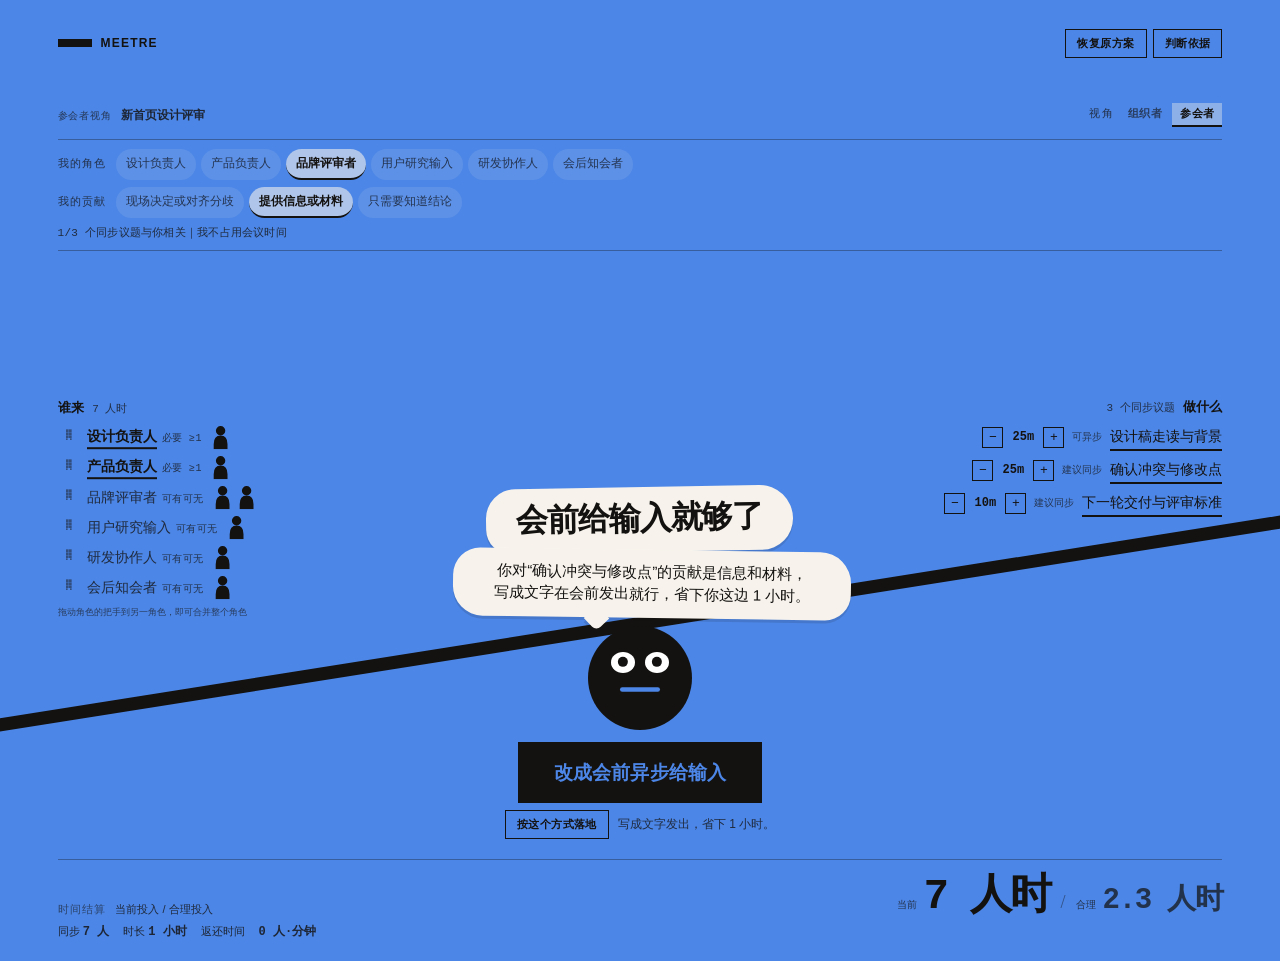
==== demo/design-review-meeting.html @ 74a99a72 "feat: refine meeting reports and add demo scenarios" ====
<!doctype html>
<html lang="zh-CN">
<head>
  <meta charset="utf-8">
  <meta name="viewport" content="width=device-width, initial-scale=1">
  <meta name="theme-color" content="#4c86e6">
  <title>meetre</title>
  <style>
    /* ---------------- 基础与状态配色 ----------------
       四种底色都在黑色油墨字上达到 WCAG AA（对比度 ≥ 5.2:1）。
       人形图标只用 --ink / --paper 两种填色区分「必要 / 可有可无」，
       不再引入第五种色相，避免和四种状态底色打架。 */
    :root {
      --ink: #141210;
      --paper: #f7f3ec;
      --state: #4c86e6;
      --tilt: 0deg;
      --fulcrum: clamp(64px, 8.5vw, 104px);
      --beam: clamp(11px, 1.4dvh, 16px);
      --beam-overlap: clamp(2px, .32vw, 4px);
      --swing: 52px; /* 摆幅与两盘的下沉量都由 JS 按实测臂长覆盖 */
      --drop-left: 0px;
      --drop-right: 0px;
      --pad-x: clamp(18px, 4.5vw, 60px);
      --ease: cubic-bezier(.34, 1.4, .64, 1);
      --display: "Baskerville", "Songti SC", "STSong", serif;
      --body: "Avenir Next", "PingFang SC", "Hiragino Sans GB", sans-serif;
      --mono: "SFMono-Regular", "Menlo", monospace;
    }
    body[data-status="balanced"] { --state: #25a85c; }
    body[data-status="overweight"] { --state: #4c86e6; }
    body[data-status="async"] { --state: #ed7033; }
    body[data-status="underpowered"] { --state: #e25c48; }

    * { box-sizing: border-box; }
    /* .mine / .draft 用了 display:flex|block，必须让 hidden 仍然生效。 */
    [hidden] { display: none !important; }
    html, body { height: 100%; }
    body {
      margin: 0;
      color: var(--ink);
      background: var(--state);
      font-family: var(--body);
      line-height: 1.5;
      transition: background-color .7s ease;
      overflow-x: hidden;
      overflow-y: auto;
    }
    button, textarea { font: inherit; color: inherit; }
    button { cursor: pointer; }
    h1, h2, h3, p { margin: 0; }
    .label { font: 11px/1 var(--mono); letter-spacing: .11em; text-transform: uppercase; opacity: .72; }

    /* ---------------- 页面骨架：顶部输入，中段天平，底部结算 ----------------
       视觉路径是「先告诉我你是谁 → 看结论 → 调整方案 → 读时间账单」。天平不再贴住页面底边，
       由自身高度和顶部留白落在首屏约 3/5～2/3 的位置；内容增多时仍允许整页自然滚动。 */
    .page { display: flex; flex-direction: column; min-height: 100dvh; padding: clamp(16px, 3.2vh, 32px) var(--pad-x) 0; }
    .topbar { display: flex; flex-wrap: wrap; align-items: center; justify-content: space-between; gap: 10px 14px; flex: none; }
    .brand { display: flex; align-items: center; gap: 9px; font: 700 12px var(--body); letter-spacing: .1em; text-transform: uppercase; }
    .brand-mark { width: 34px; height: 8px; background: var(--ink); }
    .topbar-actions { display: flex; flex-wrap: wrap; align-items: center; gap: 6px; }
    .ghost { padding: 6px 11px; border: 1.5px solid var(--ink); background: transparent; font: 600 11px var(--body); letter-spacing: .04em; white-space: nowrap; }
    .ghost:hover, .ghost:focus-visible { background: var(--ink); color: var(--state); outline: none; }

    /* 视角切换和「组织者视角 / 参会者视角」放在同一行，导航只保留页面级操作。 */
    .intake { display: flex; flex-direction: column; gap: clamp(9px, 1.4vh, 16px); flex: none; min-height: clamp(122px, 16vh, 156px); padding-top: clamp(26px, 5vh, 52px); }
    .perspective-row { display: flex; align-items: center; justify-content: space-between; gap: 14px; }
    .viewswitch { display: flex; align-items: center; gap: 2px; }
    .viewswitch .label { margin-right: 4px; }
    .viewswitch button { padding: 3px 8px 4px; border: 0; border-bottom: 2px solid transparent; background: transparent; font: 600 11px var(--body); letter-spacing: .04em; white-space: nowrap; opacity: .62; }
    .viewswitch button[aria-pressed="true"] { border-bottom-color: var(--ink); background: rgba(247, 243, 236, .38); opacity: 1; }
    .viewswitch button:focus-visible { outline: 2px solid var(--ink); outline-offset: 2px; }

    /* 主次：会议名和视角是输入上下文；结论 h1 只在天平支点上方出现一次。 */
    .eyebrow { display: flex; align-items: baseline; gap: 9px; font-size: 12px; opacity: .82; }
    .eyebrow b { font-weight: 700; }
    .eyebrow span { font: 10px var(--mono); letter-spacing: .09em; text-transform: uppercase; opacity: .8; }
    .caution { max-width: 64ch; padding-left: 10px; border-left: 3px solid var(--ink); font-size: 12px; }

    /* ---------------- 参会者视角：顶部两个输入 ----------------
       取消容器边框和内层卡片，让选择项像一行可编辑的标签；选中态用浅底 + 下沿强调。 */
    .mine { display: flex; flex-direction: column; gap: 7px; padding: 9px 0 10px; border-top: 1px solid rgba(20, 18, 16, .34); border-bottom: 1px solid rgba(20, 18, 16, .34); }
    .mine-facts { font: 11px var(--mono); letter-spacing: .02em; opacity: .78; }
    .mine-controls { display: flex; flex-wrap: wrap; align-items: center; gap: 5px 10px; }
    .mine-options { display: flex; flex-wrap: wrap; align-items: center; gap: 5px; }
    .mine-option { padding: 5px 10px 6px; border: 0; border-bottom: 2px solid transparent; border-radius: 999px; background: rgba(255, 255, 255, .14); font-size: 12px; opacity: .7; transition: background-color .2s ease, border-color .2s ease, opacity .2s ease; }
    .mine-option[aria-pressed="true"] { border-bottom-color: var(--ink); background: rgba(247, 243, 236, .58); opacity: 1; font-weight: 700; }
    /* 必要角色底线关掉的那几档要看得出「存在但此刻不成立」：删除线比单纯变淡更明确，
       否则它和普通的未选中项长得一样，用户会以为自己点不动是页面坏了。 */
    .mine-option:disabled { opacity: .4; text-decoration: line-through; cursor: not-allowed; }
    .mine-option:focus-visible { outline: 2px solid var(--ink); outline-offset: 2px; }

    /* ---------------- 底部时间结算 ---------------- */
    .settlement { display: grid; grid-template-columns: minmax(0, 1fr) auto; align-items: end; gap: 5px 20px; margin-top: auto; padding: clamp(10px, 1.8vh, 17px) 0 clamp(14px, 2.4vh, 24px); border-top: 1px solid rgba(20, 18, 16, .34); }
    .settlement-heading { display: flex; flex-wrap: wrap; align-items: baseline; gap: 9px; font-size: 11px; opacity: .78; }
    .settlement-values { display: flex; align-items: baseline; gap: 10px; text-align: right; }
    .settlement-metric { display: flex; align-items: baseline; gap: 7px; }
    .settlement-metric small { font: 10px var(--mono); opacity: .72; }
    .settlement-metric b { font: 700 clamp(24px, 3.5vw, 42px)/1 var(--mono); letter-spacing: -.045em; }
    .settlement-metric-target b { font-size: clamp(18px, 2.5vw, 29px); opacity: .72; }
    .settlement-divider { font: 400 18px var(--display); opacity: .45; }
    .facts { grid-column: 1 / -1; display: flex; flex-wrap: wrap; gap: 6px 14px; font-size: 11px; opacity: .82; }
    .facts span { white-space: nowrap; }
    .facts b { font: 700 12px var(--mono); }

    /* ---------------- 天平：落在页面中段，两盘内容随倾角平移 ----------------
       角度只写在 --tilt 上；两盘用 --drop-* 做垂直位移，文字始终保持水平。
       --swing 是梁端在最大倾角下的垂直行程，两盘靠它预留出不会互相压住的间距。
       两盘在 flow 里贴着同一条基线，再各自向下平移 (swing + sign·sin·reach)，
       平移量恒 ≥ 0，内容永远不会压到梁上。 */
    /* 顶部留白把支点落在首屏约 3/5～2/3；盘面与圆形支点顶部的空间仍要容纳最大摆幅。
       横向裁到页面边缘，纵向多留出倾斜梁低端的空间，避免左/右端在容器底部被截掉。 */
    .scale { flex: none; position: relative; min-height: clamp(290px, 35dvh, 360px); margin: clamp(28px, 5vh, 52px) calc(var(--pad-x) * -1) 0; padding: 0 var(--pad-x); overflow-x: clip; overflow-y: visible; clip-path: inset(-160px 0 -160px 0); }
    .trays { display: grid; grid-template-columns: 1fr 1fr; gap: calc(var(--fulcrum) + 4vw); align-items: end; min-height: clamp(290px, 35dvh, 360px); padding-bottom: calc(var(--fulcrum) - var(--beam-overlap) + var(--swing) * 2 + 10px); }
    .tray { display: flex; flex-direction: column; gap: 8px; min-width: 0; transition: transform .75s var(--ease); }
    .tray-left { align-items: flex-start; transform: translateY(var(--drop-left)); }
    .tray-right { align-items: flex-end; text-align: right; transform: translateY(var(--drop-right)); }
    .tray-head { display: flex; align-items: baseline; gap: 8px; }
    .tray-head b { font: 700 13px var(--body); letter-spacing: .02em; }
    .tray-head span { font: 11px var(--mono); opacity: .74; }
    .tray-body { display: flex; flex-direction: column; gap: 6px; width: 100%; }
    .tray-right .tray-body { align-items: flex-end; }

    /* ---------------- 角色行 ----------------
       一人一个人形图标，点击循环 会议中 → 异步知会 → 无需参与。
       实心 = 会议中，描边 = 异步知会，虚线淡出 = 无需参与。
       必要角色的名字加下划线，可有可无的角色名字淡一档：不靠色相区分，
       因为底色本身就在变，色相会被状态色吃掉。 */
    .role { display: flex; align-items: center; gap: 9px; flex-wrap: wrap; }
    .role-name { display: inline-flex; align-items: baseline; gap: 5px; font-size: 14px; }
    .role[data-need="required"] .role-name b { font-weight: 700; border-bottom: 2px solid var(--ink); }
    .role[data-need="optional"] .role-name b { font-weight: 400; opacity: .78; }
    .role-need { font: 10px var(--mono); letter-spacing: .05em; opacity: .72; white-space: nowrap; }
    .seats { display: flex; align-items: flex-end; gap: 4px; }
    .seat { width: 20px; height: 24px; padding: 0; border: 0; background: transparent; line-height: 0; transition: transform .25s var(--ease); }
    .seat:hover { transform: translateY(-3px); }
    .seat:focus-visible { outline: 2px solid var(--ink); outline-offset: 2px; }
    .seat svg { display: block; width: 100%; height: 100%; }
    .seat .body { fill: var(--ink); stroke: var(--ink); stroke-width: 1.6; }
    .seat[data-bucket="asyncCount"] .body { fill: none; }
    .seat[data-bucket="excludedCount"] .body { fill: none; stroke-dasharray: 2.4 2.2; opacity: .52; }
    /* 合并出来的人：一个人兼多个角色，画一个人形并叠一枚角色计数徽标。 */
    .seat .badge { fill: var(--ink); }
    .seat .badge-text { fill: var(--state); font: 700 7px var(--mono); }

    /* 合并 / 拆分：⠿ 是可抓取的空间把手。拖动和「点把手、再点目标」共用高亮目标，
       鼠标、触控与键盘看到的是同一个模型。 */
    .merge-handle { flex: none; width: 20px; height: 23px; padding: 0; border: 1.5px solid transparent; background: transparent;
      font: 700 16px/1 var(--mono); opacity: .48; cursor: grab; touch-action: none; }
    .merge-handle:hover, .merge-handle:focus-visible { border-color: var(--ink); opacity: 1; outline: none; }
    .merge-handle:active { cursor: grabbing; }
    .role[data-merge-target="true"] { outline: 2px dashed var(--ink); outline-offset: 4px; background: rgba(255, 255, 255, .18); }
    .merge-split { padding: 2px 7px; border: 1.5px solid var(--ink); background: transparent; font: 600 10px var(--body); }
    .merge-split:hover, .merge-split:focus-visible { background: var(--ink); color: var(--state); outline: none; }
    .role-merged-into { display: flex; align-items: baseline; gap: 6px; font-size: 12px; opacity: .82; }
    .role-merged-into s { text-decoration-thickness: 1.5px; }
    .merge-hint { max-width: 40ch; font: 9px/1.35 var(--mono); opacity: .62; }

    /* ---------------- 议题行 ----------------
       点标题切同步/异步，行内步进器调分钟。 */
    .topic { display: flex; align-items: center; gap: 8px; max-width: 100%; }
    .topic-name { padding: 2px 0; border: 0; border-bottom: 2px solid var(--ink); background: transparent; font-size: 14px; text-align: right; white-space: nowrap; overflow: hidden; text-overflow: ellipsis; }
    .topic-name:focus-visible { outline: 2px solid var(--ink); outline-offset: 2px; }
    .topic[data-mode="async"] .topic-name { border-bottom-style: dotted; border-bottom-width: 1.5px; opacity: .58; text-decoration: line-through; }
    .topic-lock { font: 10px var(--mono); opacity: .68; white-space: nowrap; }
    .minutes { display: flex; align-items: center; gap: 1px; }
    .minutes b { min-width: 38px; font: 700 12px var(--mono); text-align: center; }
    .step { width: 21px; height: 21px; padding: 0; border: 1.5px solid var(--ink); background: transparent; font: 13px/1 var(--mono); }
    .step:hover:not(:disabled) { background: var(--ink); color: var(--state); }
    .step:disabled { opacity: .28; cursor: not-allowed; }
    .step:focus-visible { outline: 2px solid var(--ink); outline-offset: 2px; }

    /* 诊断标题和解释是支点接连说出的对白：无边框、留足呼吸，用柔和阴影分开层次。 */
    .diagnosis-bubbles { position: absolute; left: 50%; bottom: calc(var(--fulcrum) + 8px); z-index: 3; display: flex; flex-direction: column; align-items: center; width: min(62vw, 430px); transform: translateX(-50%); }
    .diagnosis-bubble { position: relative; width: fit-content; max-width: 100%; background: var(--paper); box-shadow: 0 3px 0 rgba(20, 18, 16, .12); }
    .diagnosis-title-bubble { padding: 14px 30px 16px; border-radius: 30px 34px 32px 25px; transform: rotate(-1deg); }
    .diagnosis-title-bubble h1 { position: relative; z-index: 1; max-width: 100%; font: 700 clamp(18px, 2.8vw, 32px)/1.08 var(--body); letter-spacing: -.035em; text-align: center; text-wrap: balance; }
    .diagnosis-copy-bubble { margin-top: -1px; padding: 11px 24px 13px; border-radius: 27px 31px 26px 30px; transform: translateX(12px) rotate(.8deg); }
    .diagnosis-copy-bubble::before { content: ""; position: absolute; top: -8px; left: 27%; width: 11px; height: 11px; border-radius: 50%; background: var(--paper); }
    .diagnosis-copy-bubble::after { content: ""; position: absolute; left: 34%; bottom: -10px; width: 18px; height: 18px; border-radius: 0 0 6px 0; background: var(--paper); box-shadow: 3px 3px 0 rgba(20, 18, 16, .12); transform: rotate(45deg); }
    .diagnosis-copy-bubble .verdict { position: relative; z-index: 1; max-width: 42ch; font: 500 clamp(12px, 1.2vw, 15px)/1.45 var(--body); text-align: center; text-wrap: balance; }

    /* 梁比可视区更宽，倾斜后两端仍越出画面；梁线向下压入圆形一点点，但不越过梁线的上沿。 */
    .beam { position: absolute; left: -24%; right: -24%; bottom: calc(var(--fulcrum) - var(--beam-overlap)); height: var(--beam); background: var(--ink); transform: rotate(var(--tilt)); transform-origin: 50% 50%; transition: transform .75s var(--ease); }
    .fulcrum { --look-x: 0px; --look-y: 0px; position: absolute; left: 50%; bottom: 0; width: var(--fulcrum); height: var(--fulcrum); border-radius: 50%; background: var(--ink); transform: translateX(-50%); }
    .face-eye { position: absolute; top: 25%; width: 23%; height: 20%; border-radius: 50%; background: #fff; overflow: hidden; }
    .face-eye-left { left: 22%; }
    .face-eye-right { right: 22%; }
    .face-pupil { position: absolute; left: 50%; top: 50%; width: 43%; aspect-ratio: 1; border-radius: 50%; background: var(--ink); transform: translate(calc(-50% + var(--look-x)), calc(-50% + var(--look-y))); transition: transform .16s cubic-bezier(.22, .8, .3, 1); }
    /* 三种嘴形共用统一的圆头笔画，只切换透明度，避免边缘变尖或状态切换跳变。 */
    .face-mouth { position: absolute; left: 50%; top: 49%; width: 48%; height: 24%; overflow: visible; transform: translateX(-50%); }
    .face-mouth path { fill: none; stroke: var(--state); stroke-width: 4.5; stroke-linecap: round; stroke-linejoin: round; transition: opacity .55s var(--ease), stroke .7s ease; }
    .mouth-neutral { opacity: 1; }
    .mouth-smile, .mouth-frown { opacity: 0; }
    body[data-status="balanced"] .mouth-neutral { opacity: 0; }
    body[data-status="balanced"] .mouth-smile { opacity: 1; }
    body[data-status="underpowered"] .mouth-neutral { opacity: 0; }
    body[data-status="underpowered"] .mouth-frown { opacity: 1; }

    /* ---------------- Next step：表情圆形正下方的动作 ---------------- */
    .next { flex: none; padding: clamp(8px, 1.4vh, 14px) 0 clamp(14px, 2.2vh, 22px); }
    .next-row { display: flex; flex-direction: column; align-items: center; gap: 7px; }
    .next-secondary { display: flex; flex-wrap: wrap; align-items: center; justify-content: center; gap: 9px; }
    .cta { padding: clamp(12px, 1.7vh, 17px) clamp(20px, 3vw, 34px); border: 2px solid var(--ink); background: var(--ink); color: var(--state); font: 700 clamp(14px, 1.7vw, 19px) var(--body); letter-spacing: .01em; transition: transform .2s var(--ease); }
    .cta:hover, .cta:focus-visible { transform: translateY(-2px); outline: none; }
    .cta-note { font-size: 12px; opacity: .78; }
    .draft { width: min(640px, 100%); margin: 11px auto 0; }
    .draft textarea { display: block; width: min(640px, 100%); min-height: 118px; padding: 12px; border: 1.5px solid var(--ink); background: rgba(255, 255, 255, .82); resize: vertical; font: 13px/1.6 var(--body); }
    .draft-actions { display: flex; flex-wrap: wrap; gap: 6px; margin-top: 7px; }

    /* ---------------- 详情浮层：证据、原始对比、导入 ---------------- */
    .sheet { position: fixed; inset: 0; z-index: 20; display: none; padding: clamp(16px, 4vh, 44px) var(--pad-x); background: var(--state); overflow-y: auto; }
    .sheet[data-open="true"] { display: block; }
    .sheet-inner { width: min(880px, 100%); margin: 0 auto; }
    .sheet h2 { font: 700 clamp(24px, 3.4vw, 38px) var(--display); letter-spacing: -.03em; }
    .sheet-close { position: sticky; top: 0; float: right; }
    .block { margin-top: clamp(18px, 3vh, 30px); padding-top: 14px; border-top: 1.5px solid var(--ink); }
    .block h3 { margin-bottom: 9px; font: 700 12px var(--body); letter-spacing: .05em; text-transform: uppercase; }
    .evidence { display: grid; grid-template-columns: 1fr 1fr; gap: clamp(14px, 2.6vw, 30px); }
    .evidence ul { margin: 0; padding-left: 17px; font-size: 13px; }
    .evidence li { margin-bottom: 6px; }
    .evidence li[data-weight="3"] { font-weight: 700; }
    .compare { display: grid; grid-template-columns: repeat(auto-fit, minmax(150px, 1fr)); gap: 12px; font-size: 13px; }
    .compare div { padding: 10px; border: 1.5px solid var(--ink); }
    .compare small { display: block; font: 10px var(--mono); letter-spacing: .09em; text-transform: uppercase; opacity: .72; }
    .compare b { display: block; margin-top: 4px; font: 700 15px var(--mono); }
    .rules { max-width: 62ch; font-size: 13px; }
    .import textarea { display: block; width: 100%; min-height: 96px; padding: 10px; border: 1.5px solid var(--ink); background: rgba(255, 255, 255, .82); resize: vertical; font: 11px/1.5 var(--mono); }
    .error { display: none; margin-top: 8px; padding: 8px 10px; border: 1.5px solid var(--ink); background: rgba(255, 255, 255, .82); font-size: 12px; }
    .foot { margin-top: clamp(18px, 3vh, 30px); padding-top: 12px; border-top: 1.5px solid var(--ink); font: 10px var(--mono); letter-spacing: .05em; opacity: .74; }

    @media (max-width: 900px) {
      .settlement { grid-template-columns: 1fr; }
      .settlement-values { justify-self: start; text-align: left; }
    }
    @media (max-width: 720px) {
      .trays { grid-template-columns: 1fr 1fr; gap: calc(var(--fulcrum) + 10px); }
      .perspective-row { align-items: flex-start; flex-direction: column; gap: 8px; }
      .role-need, .topic-lock { display: none; }
      .evidence { grid-template-columns: 1fr; }
    }
    /* 整页滚动现在是基础行为（见 styles.css / .page 的 min-height），窄屏只需要缩字号。 */
    @media (max-width: 480px) {
      .intake { min-height: clamp(112px, 17vh, 146px); padding-top: 23px; }
      .eyebrow { flex-wrap: wrap; gap: 4px 8px; }
      .viewswitch { align-self: flex-start; }
      /* 窄屏的两盘会逼近支点：两颗气泡都收进中间留白，解释多换几行也不盖住议题。 */
      .diagnosis-bubbles { width: 72px; }
      .diagnosis-title-bubble { width: 72px; padding: 8px 6px 9px; border-radius: 22px 24px 23px 19px; }
      .diagnosis-title-bubble h1 { font-size: 15px; line-height: 1.1; text-wrap: wrap; }
      .diagnosis-copy-bubble { width: 72px; padding: 8px 5px 9px; border-radius: 21px 24px 22px 23px; transform: translateX(0) rotate(.8deg); }
      .diagnosis-copy-bubble .verdict { font-size: 11px; line-height: 1.35; text-wrap: wrap; }
      .role-name { font-size: 12.5px; }
      .topic-name { font-size: 12.5px; }
      .seat { width: 17px; height: 21px; }
      .merge-handle { width: 17px; }
    }
    @media (prefers-reduced-motion: reduce) {
      *, *::before, *::after { transition-duration: .01ms !important; animation-duration: .01ms !important; }
    }
  </style>
</head>
<body data-status="overweight" data-view="organizer">
  <main class="page">
    <header class="topbar">
      <div class="brand"><span class="brand-mark" aria-hidden="true"></span><span>meetre</span></div>
      <div class="topbar-actions">
        <button class="ghost" id="resetButton" type="button">恢复原方案</button>
        <button class="ghost" id="detailsButton" type="button" aria-expanded="false">判断依据</button>
      </div>
    </header>

    <section class="intake" aria-label="会议与参与方式">
      <div class="perspective-row">
        <p class="eyebrow"><span id="perspectiveTag">组织者视角</span><b id="meetingTitle">—</b></p>
        <div class="viewswitch" role="group" aria-label="切换评估视角">
          <span class="label">视角</span>
          <button type="button" data-perspective="organizer" aria-pressed="true">组织者</button>
          <button type="button" data-perspective="attendee" aria-pressed="false">参会者</button>
        </div>
      </div>

      <!-- 参会者先填身份与贡献，结论和操作都会据此更新；这里不做卡片套卡片。 -->
      <div class="mine" id="mineRow" hidden>
        <div class="mine-controls">
          <span class="label">我的角色</span>
          <span class="mine-options" id="mineRoles"></span>
        </div>
        <div class="mine-controls">
          <span class="label">我的贡献</span>
          <span class="mine-options">
            <button class="mine-option" type="button" data-contribution="decide" aria-pressed="false">现场决定或对齐分歧</button>
            <button class="mine-option" type="button" data-contribution="input" aria-pressed="false">提供信息或材料</button>
            <button class="mine-option" type="button" data-contribution="receive" aria-pressed="false">只需要知道结论</button>
          </span>
        </div>
        <p class="mine-facts" id="mineFacts" aria-live="polite">—</p>
      </div>
      <p class="caution" id="cautionLine" hidden></p>
    </section>

    <section class="scale" id="scale" aria-label="会议天平">
      <div class="trays">
        <div class="tray tray-left">
          <div class="tray-head"><b>谁来</b><span id="leftCaption">—</span></div>
          <div class="tray-body" id="roleTray"></div>
          <p class="merge-hint" id="mergeHint" aria-live="polite">拖动角色的把手到另一角色，即可合并整个角色</p>
        </div>
        <div class="tray tray-right">
          <div class="tray-head"><span id="rightCaption">—</span><b>做什么</b></div>
          <div class="tray-body" id="topicTray"></div>
        </div>
      </div>
      <!-- 诊断标题和解释是支点接连说出的两句对白，保留 h1 语义。 -->
      <div class="diagnosis-bubbles">
        <div class="diagnosis-bubble diagnosis-title-bubble">
          <h1 id="headline">—</h1>
        </div>
        <div class="diagnosis-bubble diagnosis-copy-bubble">
          <p class="verdict" id="statusLine" aria-live="polite">—</p>
        </div>
      </div>
      <div class="beam" id="beam" aria-hidden="true"></div>
      <!-- 支点也是这台秤的表情：眼珠跟随鼠标/当前操作侧，平衡时露出笑脸。 -->
      <div class="fulcrum" id="fulcrum" aria-hidden="true">
        <span class="face-eye face-eye-left"><span class="face-pupil"></span></span>
        <span class="face-eye face-eye-right"><span class="face-pupil"></span></span>
        <svg class="face-mouth" viewBox="0 0 48 24" aria-hidden="true" focusable="false">
          <path class="mouth-neutral" d="M7 12H41"></path>
          <path class="mouth-smile" d="M7 8C13 18 35 18 41 8"></path>
          <path class="mouth-frown" d="M7 16C13 6 35 6 41 16"></path>
        </svg>
      </div>
    </section>

    <section class="next">
      <div class="next-row">
        <button class="cta" id="ctaButton" type="button">—</button>
        <div class="next-secondary">
          <button class="ghost" id="ctaAlternate" type="button" hidden></button>
          <span class="cta-note" id="ctaNote"></span>
        </div>
      </div>
      <div class="draft" id="draftBox" hidden>
        <textarea id="draftText" aria-label="可编辑的文案草稿"></textarea>
        <div class="draft-actions">
          <button class="ghost" id="copyDraftButton" type="button">复制</button>
          <button class="ghost" id="reviewButton" type="button">带回 Agent 复评</button>
          <button class="ghost" id="closeDraftButton" type="button">收起</button>
        </div>
      </div>
    </section>

    <section class="settlement" aria-label="时间结算">
      <div class="settlement-heading">
        <span class="label">时间结算</span>
        <span>当前投入 <span aria-hidden="true">/</span> 合理投入</span>
      </div>
      <div class="settlement-values" aria-label="当前投入与合理投入">
        <span class="settlement-metric"><small>当前</small><b id="metricCost">—</b></span>
        <span class="settlement-divider" aria-hidden="true">/</span>
        <span class="settlement-metric settlement-metric-target"><small>合理</small><b id="metricBudget">—</b></span>
      </div>
      <p class="facts">
        <span>同步 <b id="metricPeople">—</b></span>
        <span>时长 <b id="metricDuration">—</b></span>
        <span id="metricSavedLabel">返还时间</span><span><b id="metricSaved">—</b></span>
      </p>
    </section>
  </main>

  <!-- 人形座位：实心=会议中，描边=异步知会，虚线=无需参与；徽标数字=这个人兼几个角色。 -->
  <template id="seatTemplate">
    <svg viewBox="0 0 20 24" aria-hidden="true" focusable="false">
      <g class="body">
        <circle cx="9.6" cy="5.6" r="3.9"></circle>
        <path d="M9.6 11.2c-4.3 0-6.1 3-6.1 7.8v4.2h12.2v-4.2c0-4.8-1.8-7.8-6.1-7.8z"></path>
      </g>
      <g class="badge-group">
        <circle class="badge" cx="16.4" cy="4.6" r="4.4"></circle>
        <text class="badge-text" x="16.4" y="7.1" text-anchor="middle">2</text>
      </g>
    </svg>
  </template>

  <aside class="sheet" id="sheet" data-open="false" aria-labelledby="sheetHeading">
    <div class="sheet-inner">
      <button class="ghost sheet-close" id="sheetClose" type="button">关闭</button>
      <div class="label">判断依据</div>
      <h2 id="sheetHeading">为什么这样称</h2>
      <div class="block">
        <h3>Agent 的结论</h3>
        <p class="rules"><b id="verdictKind">—</b><span id="verdictSummary"></span></p>
        <p class="rules" id="recommendationWhy" style="margin-top:8px"></p>
      </div>
      <div class="block evidence">
        <div><h3>为什么值得同步</h3><ul id="evidenceFor"></ul></div>
        <div><h3>为什么不该这么重</h3><ul id="evidenceAgainst"></ul></div>
      </div>
      <div class="block">
        <h3>原始 / 推荐 / 当前</h3>
        <div class="compare">
          <div><small>原始会议</small><b id="originalPlan">—</b><span id="originalCost"></span></div>
          <div><small>AI 推荐</small><b id="recommendedPlan">—</b><span id="recommendedCost"></span></div>
          <div><small>你的当前方案</small><b id="currentPlan">—</b><span id="currentCostText"></span></div>
        </div>
      </div>
      <div class="block">
        <h3>会议目的</h3>
        <p class="rules" id="meetingPurpose">—</p>
      </div>
      <div class="block">
        <h3>结果影响</h3>
        <p class="rules"><b id="meetingOutcome">—</b><span id="outcomeReason"></span></p>
      </div>
      <div class="block">
        <h3>规则公开</h3>
        <p class="rules">必要角色不能被“优化”掉；必须同步的议题不能被假装成异步；异步阅读时间照样计入成本。合并角色只是承认“一个人兼多个角色”，被合并角色的底线仍然要由兼任的人满足。天平只重新计算你的配置，不会偷偷改写 Agent 的结论。</p>
      </div>
      <div class="block import">
        <h3>导入 Agent 秤票</h3>
        <textarea id="jsonInput" placeholder="把任意兼容 Agent 返回的 Result Schema v1 JSON 粘贴到这里"></textarea>
        <div class="draft-actions"><button class="ghost" id="importButton" type="button">导入并重新称重</button></div>
        <div class="error" id="importError" role="alert"></div>
      </div>
      <p class="foot">meetre 是建议，不是行政命令。判断由你的 Agent 完成，称重由这个页面在本地完成。</p>
    </div>
  </aside>

  <script id="meeting-data" type="application/json">eyJzY2hlbWFWZXJzaW9uIjoxLCJwZXJzcGVjdGl2ZSI6ImF0dGVuZGVlIiwibWVldGluZyI6eyJ0aXRsZSI6IuaWsOmmlumhteiuvuiuoeivhOWuoSIsInB1cnBvc2UiOiLmlLbpm4bmoLjlv4Plj43ppojvvIzlhrPlrprmmK/lkKbov5vlhaXkuIvkuIDova7orr7orqHkuI7lvIDlj5EiLCJleHBlY3RlZE91dGNvbWUiOiLmlLbmlZvpnIDopoHkv67mlLnnmoTorr7orqHngrnvvIznoa7orqTkuIvkuIDmraXkuqTku5jotJ/otKPkuroiLCJvdXRjb21lTGV2ZWwiOiJtZWRpdW0iLCJvdXRjb21lV2h5Ijoi6K6+6K6h5L+u5pS55Lya5b2x5ZON5Zui6Zif5LiL5LiA6L2u5o6S5pyf77yM5L2G5q+P5Liq5Yaz5a6a6YO96IO95Zyo6K6+6K6h56i/5Lit5Zue5rua5ZKM57un57ut6L+t5Luj44CCIiwicGFydGljaXBhbnRzIjo3LCJkdXJhdGlvbk1pbnV0ZXMiOjYwfSwidmVyZGljdCI6eyJraW5kIjoiYXN5bmMiLCJjb25maWRlbmNlIjoiaGlnaCIsInN1bW1hcnkiOiLorr7orqHnqL/otbDor7vlkozluLjop4TmhI/op4Hlm57mlLblj6/ku6XlhYjlvILmraXlrozmiJDvvJvlj6rmnInlh7rnjrDnnJ/[base64]/ruaUueeCueOAgiIsIndlaWdodCI6Mn1dLCJhZ2FpbnN0IjpbeyJsYWJlbCI6IueLrOeri+ivhOWuoeWNs+WPryIsImRldGFpbCI6IuWkp+WkmuaVsOivhOWuoeiAheWPr+S7peebtOaOpeWcqOiuvuiuoeeov+S4reivhOiuuu+8jOS4jeW/[base64]/ruaUuea4heWNle+8jOacgOe7iOaWueahiOS7jeS8muWcqOWQjue7reiuvuiuoei/[base64]/ruaUueeovyJ9LHsiaWQiOiJwcm9kdWN0LW93bmVyIiwibGFiZWwiOiLkuqflk4HotJ/[base64]/[base64]/ruaUuee7k+iuuu+8jOS4jeWPguS4juivhOWuoSJ9XSwiYWdlbmRhIjpbeyJpZCI6IndhbGt0aHJvdWdoIiwidGl0bGUiOiLorr7orqHnqL/[base64]/jgIHog4zmma/lkoznuqbmnZ/lj6/ku6XlnKjor4TorrrljLrmj5DliY3pmIXor7sifSx7ImlkIjoiZmVlZGJhY2siLCJ0aXRsZSI6IuehruiupOWGsueqgeS4juS/[base64]/[base64]/ph4znlZnkuIvlhbfkvZPor4TorrrvvIzkuI3ljaDnlKjlkIzmraXor4TlrqHml7bpl7TvvJvlpoLmnpzlh7rnjrDpnIDopoHnjrDlnLrmlLbmlZvnmoTlhrLnqoHvvIzor7flho3pgoDor7fmiJHjgIIifX0=</script>
  <script>
    (() => {
      "use strict";
      /* ---------------- 常量与格式化 ---------------- */
      const BUCKETS = ["syncCount", "asyncCount", "excludedCount"];
      const BUCKET_LABELS = { syncCount: "会议中", asyncCount: "异步知会", excludedCount: "无需参与" };
      const VERDICT_LABELS = { keep: "值得开", shrink: "瘦身后开", async: "改为异步", clarify: "先别开" };
      const STATUS_TITLES = {
        balanced: "可以开",
        overweight: "有优化空间",
        async: "建议异步沟通",
        underpowered: "调过头了"
      };
      /* 参会者关心的不是「这场会该不该开」，而是「我该用哪种方式参与」，
         所以两个视角的大标题问的是两个不同的问题。

         方式只有三种：到场、会前书面给输入、会后接收结论。刻意不提供「只参加相关议题」——
         中途进出会打乱会议节奏，现实里也几乎没人真的执行。
         判断由两个输入推导：我是哪些角色（决定必要底线），我的贡献能不能只用文字表达。 */
      const CONTRIBUTION_LABELS = { decide: "现场决定或对齐分歧", input: "提供信息或材料", receive: "只需要知道结论" };
      const PLAN_BY_CONTRIBUTION = { decide: "attend", input: "before", receive: "after" };
      const PLAN_TITLES = { attend: "你需要到场", before: "会前给输入就够了", after: "会后接收结论就够了" };
      // Agent 的 recommendedMode 只给「我的贡献」一个初值；同时兼容改版前的四个旧值。
      const CONTRIBUTION_FROM_MODE = {
        attend: "decide", before: "input", after: "receive", clarify: "input",
        full: "decide", partial: "input", input_then_leave: "input", async: "receive"
      };
      const SYNC_LOCK_LABELS = { required: "必须同步", preferred: "建议同步", none: "可异步" };
      const OUTCOME_LABELS = { low: "局部", medium: "团队", high: "关键" };

      const $ = (id) => document.getElementById(id);
      const text = (element, value) => { element.textContent = value == null ? "" : String(value); };
      const clone = (value) => JSON.parse(JSON.stringify(value));
      const formatMinutes = (minutes) => {
        const rounded = Math.max(0, Math.round(minutes));
        if (rounded < 60) return `${rounded} 分钟`;
        const hours = Math.floor(rounded / 60);
        const rest = rounded % 60;
        return rest ? `${hours} 小时 ${rest} 分钟` : `${hours} 小时`;
      };
      /* 人时用一位小数收口。之前的「2 人时 20 人·分钟」两段式在大字号指标里过宽，
         而集体成本本来就是估算量，不需要精确到分钟。 */
      const formatPersonMinutes = (minutes) => {
        const rounded = Math.max(0, Math.round(minutes));
        if (rounded < 60) return `${rounded} 人·分钟`;
        const hours = rounded / 60;
        return `${hours % 1 === 0 ? hours : hours.toFixed(1)} 人时`;
      };
      const base64ToUtf8 = (value) => {
        const binary = atob(value);
        const bytes = Uint8Array.from(binary, (char) => char.charCodeAt(0));
        return new TextDecoder().decode(bytes);
      };
      const utf8ToBase64 = (value) => {
        const bytes = new TextEncoder().encode(value);
        let binary = "";
        bytes.forEach((byte) => { binary += String.fromCharCode(byte); });
        return btoa(binary);
      };
      const joinTitles = (items, fallback) => items.length ? items.map((item) => item.title).join("、") : fallback;
      const joinLabels = (roles, fallback) => roles.length ? roles.map((role) => role.label).join("、") : fallback;

      /* ---------------- Result Schema v1 结构校验 ----------------
         #data= hash 和粘贴框都是不可信入口，必须和 render_report.py 拒绝同样的东西，
         否则公平公约的底线规则可以被绕过。tests/browser_smoke.cjs 覆盖了十条拒绝路径。
         这里刻意写得密集：它是一份逐字段的规则清单，不是需要抽象的业务逻辑。 */
      function basicValidate(next) {
        const isObject = (value) => value && typeof value === "object" && !Array.isArray(value);
        const has = (object, key) => Object.prototype.hasOwnProperty.call(object, key);
        const fail = (path, message) => { throw new Error(`${path}: ${message}`); };
        const object = (value, path) => { if (!isObject(value)) fail(path, "必须是对象"); return value; };
        const string = (value, path, required = true, max = 700) => {
          if (typeof value !== "string" || (required && !value.trim())) fail(path, "必须是非空文本");
          if (value.length > max) fail(path, "文本过长");
          return value;
        };
        const integer = (value, path, min, max) => {
          if (!Number.isInteger(value) || value < min || value > max) fail(path, `必须是 ${min}..${max} 的整数`);
          return value;
        };
        const enumeration = (value, path, values) => { if (!values.includes(value)) fail(path, `必须是 ${values.join("、")} 之一`); return value; };
        const array = (value, path, min = 0, max = 12) => {
          if (!Array.isArray(value) || value.length < min || value.length > max) fail(path, `必须是 ${min}..${max} 项数组`);
          return value;
        };
        const ids = (value, path) => {
          const seen = new Set();
          array(value, path).forEach((id, index) => {
            string(id, `${path}[${index}]`, true, 32);
            if (!/^[a-z0-9][a-z0-9_-]{0,31}$/.test(id) || seen.has(id)) fail(`${path}[${index}]`, "id 无效或重复");
            seen.add(id);
          });
          return value;
        };
        if (!isObject(next) || next.schemaVersion !== 1) fail("result", "不是可识别的 Result Schema v1");
        enumeration(next.perspective, "perspective", ["organizer", "attendee"]);
        const meeting = object(next.meeting, "meeting");
        string(meeting.title, "meeting.title", true, 120); string(meeting.purpose, "meeting.purpose", true, 500); string(meeting.expectedOutcome, "meeting.expectedOutcome", false, 500);
        if (has(meeting, "outcomeLevel")) enumeration(meeting.outcomeLevel, "meeting.outcomeLevel", ["low", "medium", "high"]);
        if (has(meeting, "outcomeWhy")) string(meeting.outcomeWhy, "meeting.outcomeWhy", true, 300);
        integer(meeting.participants, "meeting.participants", 1, 100); integer(meeting.durationMinutes, "meeting.durationMinutes", 5, 480);
        const verdict = object(next.verdict, "verdict");
        enumeration(verdict.kind, "verdict.kind", ["keep", "shrink", "async", "clarify"]); enumeration(verdict.confidence, "verdict.confidence", ["low", "medium", "high"]); string(verdict.summary, "verdict.summary", true, 300);
        const evidence = object(next.evidence, "evidence");
        ["for", "against"].forEach((side) => array(evidence[side], `evidence.${side}`).forEach((item, index) => {
          const entry = object(item, `evidence.${side}[${index}]`); string(entry.label, `evidence.${side}[${index}].label`, true, 120); string(entry.detail, `evidence.${side}[${index}].detail`, true, 240); integer(entry.weight, `evidence.${side}[${index}].weight`, 1, 3);
        }));
        const roles = array(next.roles, "roles", 1); const roleIds = new Set();
        roles.forEach((role, index) => {
          const path = `roles[${index}]`; object(role, path); string(role.id, `${path}.id`, true, 32); if (!/^[a-z0-9][a-z0-9_-]{0,31}$/.test(role.id) || roleIds.has(role.id)) fail(`${path}.id`, "id 无效或重复"); roleIds.add(role.id);
          string(role.label, `${path}.label`, true, 80); string(role.why, `${path}.why`, true, 240); integer(role.originalCount, `${path}.originalCount`, 0, 100); integer(role.requiredMin, `${path}.requiredMin`, 0, 100);
          if (role.requiredMin > role.originalCount) fail(`${path}.requiredMin`, "不能超过 originalCount");
          BUCKETS.forEach((key) => integer(role[key], `${path}.${key}`, 0, 100));
          if (role.syncCount + role.asyncCount + role.excludedCount !== role.originalCount) fail(path, "三个当前人数必须合计为 originalCount");
        });
        if (roles.reduce((sum, role) => sum + role.originalCount, 0) !== meeting.participants) fail("roles", "originalCount 必须合计为 meeting.participants");
        const agenda = array(next.agenda, "agenda", 1); const agendaIds = new Set();
        agenda.forEach((item, index) => {
          const path = `agenda[${index}]`; object(item, path); string(item.id, `${path}.id`, true, 32); if (!/^[a-z0-9][a-z0-9_-]{0,31}$/.test(item.id) || agendaIds.has(item.id)) fail(`${path}.id`, "id 无效或重复"); agendaIds.add(item.id);
          string(item.title, `${path}.title`, true, 120); enumeration(item.type, `${path}.type`, ["decision", "resolve", "co_create", "update", "sensitive"]); enumeration(item.syncRequirement, `${path}.syncRequirement`, ["required", "preferred", "none"]); enumeration(item.mode, `${path}.mode`, ["sync", "async"]);
          integer(item.syncMinutes, `${path}.syncMinutes`, 0, 480); integer(item.asyncMinutes, `${path}.asyncMinutes`, 0, 120); integer(item.minSyncMinutes, `${path}.minSyncMinutes`, 5, 480); if (item.minSyncMinutes > item.syncMinutes) fail(`${path}.minSyncMinutes`, "不能超过 syncMinutes"); string(item.why, `${path}.why`, true, 240);
          ids(item.requiredRoleIds, `${path}.requiredRoleIds`).forEach((roleId) => { if (!roleIds.has(roleId)) fail(`${path}.requiredRoleIds`, `未知角色 ${roleId}`); });
        });
        if (agenda.filter((item) => item.mode === "sync").reduce((sum, item) => sum + item.syncMinutes, 0) !== meeting.durationMinutes) fail("agenda", "sync 模式议题分钟必须合计为 meeting.durationMinutes");
        const referenced = new Set(agenda.flatMap((item) => item.requiredRoleIds));
        roles.forEach((role, index) => { if (role.requiredMin > 0 && !referenced.has(role.id)) fail(`roles[${index}].requiredMin`, "正数 requiredMin 必须被议题引用"); });
        const recommendation = object(next.recommendation, "recommendation"); const roleSyncCounts = object(recommendation.roleSyncCounts, "recommendation.roleSyncCounts");
        Object.keys(roleSyncCounts).forEach((id) => { if (!roleIds.has(id)) fail("recommendation.roleSyncCounts", `未知角色 ${id}`); });
        roles.forEach((role) => { if (!has(roleSyncCounts, role.id)) fail("recommendation.roleSyncCounts", `缺少角色 ${role.id}`); integer(roleSyncCounts[role.id], `recommendation.roleSyncCounts.${role.id}`, 0, role.originalCount); });
        const agendaModes = object(recommendation.agendaModes, "recommendation.agendaModes"); const agendaMinutes = object(recommendation.agendaMinutes, "recommendation.agendaMinutes");
        Object.keys(agendaModes).forEach((id) => { if (!agendaIds.has(id)) fail("recommendation.agendaModes", `未知议题 ${id}`); }); Object.keys(agendaMinutes).forEach((id) => { if (!agendaIds.has(id)) fail("recommendation.agendaMinutes", `未知议题 ${id}`); });
        // 底线规则：required 议题不能被推荐成异步，同步时长不能低于最低有效时长。
        agenda.forEach((item) => { if (!has(agendaModes, item.id) || !has(agendaMinutes, item.id)) fail("recommendation", `缺少议题 ${item.id}`); enumeration(agendaModes[item.id], `recommendation.agendaModes.${item.id}`, ["sync", "async"]); integer(agendaMinutes[item.id], `recommendation.agendaMinutes.${item.id}`, 0, 480); if (item.syncRequirement === "required" && agendaModes[item.id] !== "sync") fail(`recommendation.agendaModes.${item.id}`, "required 议题必须保持同步"); if (agendaModes[item.id] === "sync" && agendaMinutes[item.id] < item.minSyncMinutes) fail(`recommendation.agendaMinutes.${item.id}`, "同步分钟不能低于 minSyncMinutes"); });
        roles.forEach((role) => { const needed = agenda.some((item) => agendaModes[item.id] === "sync" && item.requiredRoleIds.includes(role.id)); if (needed && roleSyncCounts[role.id] < role.requiredMin) fail(`recommendation.roleSyncCounts.${role.id}`, "不能低于推荐同步议题的 requiredMin"); });
        if (verdict.kind === "async" && agenda.some((item) => agendaModes[item.id] !== "async")) fail("recommendation.agendaModes", "async 处方不能推荐同步议题");
        string(recommendation.why, "recommendation.why", true, 300);
        if (next.perspective === "attendee") {
          const plan = object(next.attendeePlan, "attendeePlan"); if (!roleIds.has(plan.currentRoleId)) fail("attendeePlan.currentRoleId", "必须引用已声明角色"); string(plan.currentRoleId, "attendeePlan.currentRoleId", true, 32); ids(plan.relevantAgendaIds, "attendeePlan.relevantAgendaIds").forEach((id) => { if (!agendaIds.has(id)) fail("attendeePlan.relevantAgendaIds", `未知议题 ${id}`); }); enumeration(plan.recommendedMode, "attendeePlan.recommendedMode", Object.keys(CONTRIBUTION_FROM_MODE)); integer(plan.recommendedMinutes, "attendeePlan.recommendedMinutes", 0, 480); string(plan.message, "attendeePlan.message", true, 700);
        } else if (next.attendeePlan !== null) object(next.attendeePlan, "attendeePlan");
        return next;
      }

      /* ---------------- 数据装载 ---------------- */
      const loadEmbedded = () => basicValidate(JSON.parse(base64ToUtf8($("meeting-data").textContent.trim())));
      const loadHash = () => {
        const hash = window.location.hash;
        if (!hash.startsWith("#data=")) return null;
        try { return basicValidate(JSON.parse(base64ToUtf8(hash.slice(6)))); } catch (_) { return null; }
      };

      /* ---------------- 可变状态 ----------------
         view 是用户当前选的视角，可以和 data.perspective 不同：同一张秤票，
         组织者问「这场会该怎么开」，参会者问「我该不该来」。
         state.merges 记录「哪个角色整体并入另一个角色」：absorbed -> host。 */
      let data = loadHash() || loadEmbedded();
      const originalData = clone(data);
      let state = { roles: clone(data.roles), agenda: clone(data.agenda), merges: {} };
      let view = data.perspective === "attendee" ? "attendee" : "organizer";
      let myRoleIds = [defaultMyRoleId()];
      let myContribution = defaultContribution();
      let mergePickedRoleId = null;
      let mergeDraggingRoleId = null;
      let draftOpen = false;
      let draftKind = "message";
      let draftEdited = false; // 用户手动改过草稿后，配置变化不再覆盖它

      function defaultMyRoleId() {
        if (data.attendeePlan?.currentRoleId) return data.attendeePlan.currentRoleId;
        // 没有 attendeePlan 时假设提问的人来自人数最多的那个角色（通常是知会者这类大桶）。
        return data.roles.reduce((best, role) => (role.originalCount > best.originalCount ? role : best), data.roles[0]).id;
      }

      // Agent 建议的参与方式只是「我的贡献」的初值，用户随时可以自己改。
      function defaultContribution() {
        return CONTRIBUTION_FROM_MODE[data.attendeePlan?.recommendedMode] || "receive";
      }

      const roleById = (id) => state.roles.find((role) => role.id === id);
      const syncTopics = () => state.agenda.filter((item) => item.mode === "sync");
      const isMerged = (id) => Boolean(state.merges[id]);
      const isHost = (id) => Object.values(state.merges).includes(id);

      /* 被合并的角色不再单独占人头：那个人已经算在 host 里了。
         host 拿到一个 covers 列表，用来在人形图标上叠角色计数徽标。 */
      function effectiveRoles() {
        return state.roles.filter((role) => !isMerged(role.id)).map((role) => ({
          ...role,
          covers: state.roles.filter((other) => state.merges[other.id] === role.id).map((other) => other.id)
        }));
      }

      // 顺着合并关系找到真正出席的那个角色行。
      const hostRoleOf = (id) => roleById(state.merges[id] || id);

      /* 合并是角色级动作：源角色的整组人数一起并入宿主，不要求源角色只有 1 人。
         也不允许套娃（A 并入 B、B 再并入 C 会让 A 的宿主关系变得不清楚）。 */
      function mergeCandidates(roleId) {
        const role = roleById(roleId);
        if (!role || isHost(roleId)) return [];
        return state.roles.filter((other) => other.id !== roleId && !isMerged(other.id));
      }

      function setMerge(roleId, hostId) {
        if (!hostId) delete state.merges[roleId];
        else if (mergeCandidates(roleId).some((candidate) => candidate.id === hostId)) state.merges[roleId] = hostId;
        mergePickedRoleId = null;
        mergeDraggingRoleId = null;
        render();
      }

      const canMergeInto = (sourceId, hostId) => mergeCandidates(sourceId).some((role) => role.id === hostId);

      /* ---------------- 成本模型 ----------------
         同步成本 = 同步人数 × 同步议题分钟；异步成本 = 未排除人数 × 异步阅读分钟。 */
      function costOf(rolesView, agendaView) {
        const syncPeople = rolesView.reduce((sum, role) => sum + role.syncCount, 0);
        const asyncPeople = rolesView.reduce((sum, role) => sum + role.asyncCount, 0);
        const excludedPeople = rolesView.reduce((sum, role) => sum + role.excludedCount, 0);
        const asyncReaders = syncPeople + asyncPeople;
        const syncMinutes = agendaView.filter((item) => item.mode === "sync").reduce((sum, item) => sum + item.syncMinutes, 0);
        const asyncMinutes = agendaView.filter((item) => item.mode === "async").reduce((sum, item) => sum + item.asyncMinutes, 0);
        return { syncPeople, asyncPeople, excludedPeople, asyncReaders, syncMinutes, asyncMinutes, total: syncPeople * syncMinutes + asyncReaders * asyncMinutes };
      }

      // 把 recommendation 投影成同样形状的 roles/agenda，好让推荐和当前走同一套成本计算。
      function recommendedView() {
        const roles = data.roles.map((role) => {
          const syncCount = data.recommendation.roleSyncCounts[role.id] || 0;
          return { ...role, syncCount, asyncCount: role.originalCount - syncCount, excludedCount: 0 };
        });
        const agenda = data.agenda.map((item) => ({
          ...item,
          mode: data.recommendation.agendaModes[item.id],
          syncMinutes: data.recommendation.agendaMinutes[item.id]
        }));
        return { roles, agenda };
      }

      /* ---------------- 四种状态 ----------------
         状态由当前配置推导，不改写 Agent 的原始 verdict。 */
      function breaches() {
        const list = [];
        state.agenda.forEach((item) => {
          if (item.mode === "async" && item.syncRequirement === "required") list.push({ kind: "topic-async", item, text: `“${item.title}”必须实时完成，不能移出会议。` });
          if (item.mode === "sync" && item.syncMinutes < item.minSyncMinutes) list.push({ kind: "topic-short", item, text: `“${item.title}”低于最低有效时长 ${item.minSyncMinutes} 分钟。` });
          if (item.mode === "sync") item.requiredRoleIds.forEach((roleId) => {
            const declared = roleById(roleId);
            const host = hostRoleOf(roleId);
            // 合并后由兼任的人满足底线，所以比的是宿主的同步人数。
            if (!declared || !host || host.syncCount >= declared.requiredMin) return;
            const who = host.id === roleId ? `“${declared.label}”` : `“${declared.label}”（由“${host.label}”兼任）`;
            list.push({ kind: "role-short", role: declared, text: `${who}少于必要的 ${declared.requiredMin} 人。` });
          });
        });
        return list;
      }

      function cautions() {
        return state.agenda
          .filter((item) => item.mode === "async" && item.syncRequirement === "preferred")
          .map((item) => `“${item.title}”标记为建议同步，改成异步前请确认没有需要实时收敛的分歧。`);
      }

      function snapshot() {
        const roles = effectiveRoles();
        const cost = costOf(roles, state.agenda);
        const target = recommendedView();
        const targetCost = costOf(target.roles, target.agenda);
        // Agent 的推荐已经综合了会议结果、同步价值和必要角色；页面不再叠加隐藏倍率。
        const budgetCost = targetCost.total;
        const problems = breaches();
        const status = problems.length
          ? "underpowered"
          : !syncTopics().length
            ? "async"
            : cost.total > Math.max(1, budgetCost) * 1.15
              ? "overweight"
              : "balanced";
        const originalCost = data.meeting.participants * data.meeting.durationMinutes;
        return { roles, cost, targetCost, budgetCost, status, problems, cautions: cautions(), originalCost, saved: originalCost - cost.total, mine: myAssessment() };
      }

      /* ---------------- 参会者：我该用哪种方式参与 ----------------
         参会者要的不是全盘处方，而是一条能拿去回复的结论。 */
      function myTopics() {
        const plan = data.attendeePlan;
        const fromPlan = plan && myRoleIds.includes(plan.currentRoleId) ? plan.relevantAgendaIds : [];
        return syncTopics().filter((item) => item.requiredRoleIds.some((id) => myRoleIds.includes(id)) || fromPlan.includes(item.id));
      }

      /* 方式由两件事推导，不再让用户从四个选项里挑一个自己也说不清的组合：
         floor —— 议程是否把我列为必要角色，这是底线，压过自我评估；
         myContribution —— 我的贡献能不能只用文字表达。
         到场就意味着待完整场次：没有「只参加相关议题」这一档。 */
      function myAssessment() {
        const mineRoles = myRoleIds.map(roleById).filter(Boolean);
        const topics = myTopics();
        const required = topics.filter((item) => item.requiredRoleIds.some((id) => myRoleIds.includes(id) && (roleById(id)?.requiredMin || 0) > 0));
        const total = syncTopics().reduce((sum, item) => sum + item.syncMinutes, 0);
        const floor = required.length > 0;
        const plan = !syncTopics().length ? "after" : floor ? "attend" : PLAN_BY_CONTRIBUTION[myContribution];
        return { roles: mineRoles, topics, required, floor, plan, minutes: plan === "attend" ? total : 0, total, syncCount: syncTopics().length };
      }

      function myReason(mine) {
        if (mine.plan === "attend") {
          return mine.floor
            ? `“${joinTitles(mine.required, "")}”把你列为必要角色，缺你就得改期，全程约 ${formatMinutes(mine.total)}。`
            : `没有议题把你列为必要角色，但你要现场决定或对齐分歧，这件事只能在会上做，全程约 ${formatMinutes(mine.total)}。`;
        }
        if (mine.plan === "before") {
          const scope = mine.topics.length ? `“${joinTitles(mine.topics, "")}”` : "议程";
          return `你对${scope}的贡献是信息和材料，写成文字在会前发出就行，省下你这边 ${formatMinutes(mine.total)}。`;
        }
        return `没有议题需要${joinLabels(mine.roles, "你的角色")}现场表态，等一份结论就够了，省下你这边 ${formatMinutes(mine.total)}。`;
      }

      /* ---------------- 配置变更 ----------------
         座位人形循环 会议中 → 异步知会 → 无需参与 → 会议中，counts 始终是唯一真相。 */
      function cycleSeat(roleId, bucket) {
        const role = roleById(roleId);
        if (!role || role[bucket] <= 0) return;
        const next = BUCKETS[(BUCKETS.indexOf(bucket) + 1) % BUCKETS.length];
        role[bucket] -= 1;
        role[next] += 1;
        render();
      }

      function toggleTopic(item) {
        item.mode = item.mode === "sync" ? "async" : "sync";
        if (item.mode === "sync" && item.syncMinutes < item.minSyncMinutes) item.syncMinutes = item.minSyncMinutes;
        render();
      }

      function stepMinutes(item, direction) {
        const key = item.mode === "sync" ? "syncMinutes" : "asyncMinutes";
        const min = item.mode === "sync" ? item.minSyncMinutes : 5;
        const max = item.mode === "sync" ? 480 : 120;
        const current = item[key];
        const next = direction < 0 ? Math.ceil(current / 5) * 5 - 5 : Math.floor(current / 5) * 5 + 5;
        item[key] = Math.min(max, Math.max(min, next));
        render();
      }

      function applyRecommendation() {
        const target = recommendedView();
        state = { roles: clone(target.roles), agenda: clone(target.agenda), merges: state.merges };
        closeDraft();
        render();
      }

      function resetPlan() {
        data = clone(originalData);
        state = { roles: clone(originalData.roles), agenda: clone(originalData.agenda), merges: {} };
        mergePickedRoleId = null;
        mergeDraggingRoleId = null;
        myRoleIds = [defaultMyRoleId()];
        myContribution = defaultContribution();
        closeDraft();
        render();
      }

      // 把破了底线的地方修回最低要求：先从异步知会取人，再从无需参与取人。
      function repairBreaches() {
        state.agenda.forEach((item) => {
          if (item.mode === "async" && item.syncRequirement === "required") item.mode = "sync";
          if (item.mode === "sync" && item.syncMinutes < item.minSyncMinutes) item.syncMinutes = item.minSyncMinutes;
        });
        syncTopics().forEach((item) => item.requiredRoleIds.forEach((roleId) => {
          const declared = roleById(roleId);
          const host = hostRoleOf(roleId);
          if (!declared || !host) return;
          while (host.syncCount < declared.requiredMin && (host.asyncCount > 0 || host.excludedCount > 0)) {
            const from = host.asyncCount > 0 ? "asyncCount" : "excludedCount";
            host[from] -= 1;
            host.syncCount += 1;
          }
        }));
        closeDraft();
        render();
      }

      /* 参会者的「按我的方式落地」：把自己的角色移到对应的桶里。
         到场 → 会议中；会前/会后异步 → 异步知会，两者都不占会议时间，区别只在文案里。 */
      function applyMyPlan(plan) {
        const bucket = plan === "attend" ? "syncCount" : "asyncCount";
        myRoleIds.map(hostRoleOf).filter(Boolean).forEach((role) => {
          BUCKETS.filter((key) => key !== bucket).forEach((key) => {
            while (role[key] > 0 && role[bucket] < role.originalCount) { role[key] -= 1; role[bucket] += 1; }
          });
        });
        render();
        openDraft();
      }

      /* ---------------- Next step ----------------
         按 view × status 决定大按钮：绿=发出去，蓝=先瘦身，橙=改异步，红=先修回底线。
         组织者的动作是重排整场会；参会者的动作只改自己的参与方式。 */
      function nextStep(snap) {
        const organizer = view !== "attendee";
        // 破了底线时不生成任何对外文案：从一个缺人的方案里发邀请是不诚实的。
        if (snap.status === "underpowered") {
          return { label: "补回必要底线", note: "补齐后才会生成可发出的文案。", action: repairBreaches };
        }
        /* 参会者的主按钮就是推导出来的那一种方式，次选统一是「按这个方式落地」：
           先看文案再决定要不要真的改配置。到场态没有次选——落地就是维持现状。 */
        if (!organizer) {
          const apply = { label: "按这个方式落地", action: () => { applyMyPlan(snap.mine.plan); openDraft(); } };
          if (snap.mine.plan === "attend") {
            const why = snap.mine.floor ? "议程把你列为必要角色" : "你要现场决定或对齐分歧";
            return { label: "确认到场", note: `${why}，全程约 ${formatMinutes(snap.mine.total)}。`, action: openDraft };
          }
          if (snap.mine.plan === "before") {
            return { label: "改成会前异步给输入", note: `写成文字发出，省下 ${formatMinutes(snap.mine.total)}。`, action: openDraft, alternate: apply };
          }
          return { label: "改成会后接收结论", note: `不到场，省下 ${formatMinutes(snap.mine.total)}。`, action: openDraft, alternate: apply };
        }
        if (snap.status === "overweight") {
          // 组织者的主按钮是瘦身，但仍留一条「就按现在这样发」的出口——meetre 是建议，不是拦路。
          return {
            label: "按建议调整",
            note: `当前比推荐配置多占 ${formatPersonMinutes(snap.cost.total - snap.targetCost.total)}。`,
            action: applyRecommendation,
            alternate: { label: "仍按当前方案发邀请", action: openDraft }
          };
        }
        if (snap.status === "async") return { label: "改发一条异步更新", note: "已经没有需要同步的议题了。", action: openDraft };
        return { label: "发出这个邀请", note: `${snap.cost.syncPeople} 人 · ${formatMinutes(snap.cost.syncMinutes)}。`, action: openDraft };
      }

      // 文案里出现的每个人数、分钟数都来自当前配置，不发明会议里不存在的事实。
      function draftFacts(snap) {
        const mine = snap.mine;
        return {
          title: data.meeting.title,
          outcome: data.meeting.expectedOutcome || data.meeting.purpose,
          asyncTopics: state.agenda.filter((item) => item.mode === "async"),
          attending: snap.roles.filter((role) => role.syncCount > 0).map((role) => `${role.label}${role.covers.length ? `（兼 ${role.covers.map((id) => roleById(id).label).join("、")}）` : ""} ×${role.syncCount}`),
          readers: snap.roles.filter((role) => role.asyncCount > 0).map((role) => role.label),
          myRoles: joinLabels(mine.roles, "我"),
          mineNames: joinTitles(mine.topics, "与我相关的议题"),
          mineTopicCount: mine.topics.length,
          mineTotal: formatMinutes(mine.total),
          duration: formatMinutes(snap.cost.syncMinutes),
          saved: formatPersonMinutes(snap.saved),
          before: formatPersonMinutes(snap.originalCost),
          after: formatPersonMinutes(snap.cost.total)
        };
      }

      /* view + status/plan → 文案行。返回数组，空串会被过滤掉。
         组织者的文案是邀请或更新；参会者的文案是回给组织者的一句话。
         三条参会者草稿都不提「中途离开」：到场就是全程，不到场就走书面。 */
      const DRAFTS = {
        "organizer:async": (f, snap) => [
          `主题：${f.title}（改为异步）`, "",
          `原本要开的会我取消了，内容改成这条书面更新，预计 ${formatMinutes(snap.cost.asyncMinutes)} 读完。`,
          `需要达成的结果：${f.outcome}`, "", "内容：",
          ...f.asyncTopics.map((item) => `· ${item.title}：${item.why}`), "",
          "如果你看完后发现有需要当场收敛的分歧，回复我，我再拉一场只包含相关角色的短会。",
          `这样能把 ${f.saved} 还给大家。`
        ],
        "organizer:default": (f) => [
          `主题：${f.title}`,
          `时长：${f.duration}`,
          `需要在场：${f.attending.length ? f.attending.join("、") : "待定"}`,
          f.readers.length ? `只需知会（不用参加）：${f.readers.join("、")}` : "", "",
          `会议结束时要产出：${f.outcome}`, "", "议程：",
          ...syncTopics().map((item) => `· ${item.title}（${item.syncMinutes} 分钟）`),
          f.asyncTopics.length ? `\n以下内容已改为会前异步阅读，不占用会议时间：${joinTitles(f.asyncTopics, "")}` : "", "",
          "如果你认为自己不必到场，直接告诉我，我把结果同步给你。"
        ],
        "attendee:after": (f, snap) => [
          `关于「${f.title}」，我看了议程：现在没有议题需要${f.myRoles}现场表态。`, "",
          "我这次就不占会议时间了，请会后把结论同步给我，需要我确认的部分我会书面回复。",
          snap.status === "async" ? "整场会的内容其实都可以改成一条书面更新。" : `这样能少占我这边 ${f.mineTotal}。`, "",
          "如果后面出现需要当场决定或需要现场收敛分歧的部分，请告诉我具体要做的决定，我一定到场。"
        ],
        "attendee:before": (f) => [
          `关于「${f.title}」，我这边的贡献是信息和材料，不需要占会议时间。`, "",
          // 没有议题与我相关时不能凭空写出议题名：那是文案在发明会议里不存在的事实。
          f.mineTopicCount ? `我会在会前把「${f.mineNames}」需要的输入写成文字发给你，会上直接用。` : "我会在会前把我这边的输入写成文字发给你，会上直接用。",
          `这样我就不参加同步会了，省下我这边 ${f.mineTotal}；会后把结论同步给我就行。`,
          f.asyncTopics.length ? `另外「${joinTitles(f.asyncTopics, "")}」我觉得也可以改成会前异步阅读。` : "", "",
          "如果你觉得有必须我当场回答的问题，告诉我是哪一条，我到场。"
        ],
        "attendee:attend": (f) => [
          `关于「${f.title}」，我确认参加，全程约 ${f.mineTotal}。`, "",
          f.mineTopicCount ? `我这边需要现场处理的是：${f.mineNames}。` : "我这边需要在会上现场决定或对齐分歧。", "",
          "如果还有需要我提前准备的材料，告诉我，我会前写好。"
        ]
      };

      function draftText(snap) {
        const key = view === "attendee" ? `attendee:${snap.mine.plan}` : `organizer:${snap.status}`;
        const build = DRAFTS[key] || DRAFTS[view === "attendee" ? "attendee:attend" : "organizer:default"];
        return build(draftFacts(snap), snap).filter((line) => line !== "").join("\n");
      }

      function currentPlanText() {
        const snap = snapshot();
        const lines = state.agenda.map((item) => `${item.title}：${item.mode === "sync" ? "同步" : "异步"} ${item.mode === "sync" ? item.syncMinutes : item.asyncMinutes} 分钟`);
        const roles = snap.roles.map((role) => `${role.label}${role.covers.length ? `（兼 ${role.covers.map((id) => roleById(id).label).join("、")}）` : ""} 同步 ${role.syncCount} / 异步 ${role.asyncCount} / 不参与 ${role.excludedCount}`);
        return [
          `meetre｜${data.meeting.title}`,
          `视角：${view === "attendee" ? "参会者" : "组织者"}`,
          `当前状态：${STATUS_TITLES[snap.status]}`,
          view === "attendee" ? `我的角色：${joinLabels(snap.mine.roles, "未指定")}，我的贡献：${CONTRIBUTION_LABELS[myContribution]}，结论：${PLAN_TITLES[snap.mine.plan]}` : "",
          `集体成本：${formatPersonMinutes(snap.cost.total)}（原始 ${formatPersonMinutes(snap.originalCost)}）`,
          `同步人数：${snap.cost.syncPeople}，会议时长：${formatMinutes(snap.cost.syncMinutes)}`,
          `角色：${roles.join("；")}`,
          `议题：${lines.join("；")}`
        ].filter(Boolean).join("\n");
      }

      function reviewPrompt() {
        return `请重新称量这场会议。用户在 meetre 页面里把配置调成了这样：\n${currentPlanText()}\n\n如果用户改写了下面这段文案，请一并参考：\n${$("draftText").value}\n\n请依据公平公约重新判断，并返回 Result Schema v1 JSON。`;
      }

      /* ---------------- 渲染：天平左盘（角色） ---------------- */
      // 一人一个人形。合并进来的角色不单独成行，改成宿主行下面的一条「兼任」说明。
      function seatIcon(role, bucket, index, covers) {
        const seat = document.createElement("button");
        seat.type = "button";
        seat.className = "seat";
        seat.dataset.bucket = bucket;
        seat.dataset.role = role.id;
        const merged = covers.length && index === 0 ? covers.length + 1 : 0;
        const svg = $("seatTemplate").content.firstElementChild.cloneNode(true);
        const badge = svg.querySelector(".badge-group");
        if (merged) svg.querySelector(".badge-text").textContent = String(merged);
        else badge.remove();
        seat.append(svg);
        const roleNote = merged ? `，兼 ${merged} 个角色` : "";
        seat.title = `${role.label}：${BUCKET_LABELS[bucket]}（点击切换）`;
        seat.setAttribute("aria-label", `${role.label} 第 ${index + 1} 人${roleNote}，当前${BUCKET_LABELS[bucket]}，点击切换`);
        seat.addEventListener("click", () => cycleSeat(role.id, bucket));
        return seat;
      }

      /* 合并是一个空间动作：拖动角色的把手到宿主行，整个源角色一起并入。
         点击把手后再点目标行是同一动作的触控/键盘后备，不再使用抽象的下拉菜单。 */
      function mergeHandle(role) {
        if (!mergeCandidates(role.id).length) return null;
        const handle = document.createElement("button");
        handle.type = "button";
        handle.className = "merge-handle";
        handle.draggable = true;
        handle.dataset.mergeSource = role.id;
        text(handle, "⠿");
        handle.title = "拖到另一个角色，合并整个角色";
        handle.setAttribute("aria-label", `拖动“${role.label}”到另一个角色，合并整个角色；也可按下后再选择目标`);
        let dragged = false;
        handle.addEventListener("dragstart", (event) => {
          dragged = true;
          mergeDraggingRoleId = role.id;
          mergePickedRoleId = null;
          event.dataTransfer.effectAllowed = "move";
          event.dataTransfer.setData("text/plain", role.id);
          requestAnimationFrame(updateMergeTargets);
        });
        handle.addEventListener("dragend", () => {
          mergeDraggingRoleId = null;
          updateMergeTargets();
          setTimeout(() => { dragged = false; }, 0);
        });
        handle.addEventListener("click", () => {
          if (dragged) return;
          mergePickedRoleId = mergePickedRoleId === role.id ? null : role.id;
          updateMergeTargets();
        });
        return handle;
      }

      function updateMergeTargets() {
        const sourceId = mergeDraggingRoleId || mergePickedRoleId;
        document.querySelectorAll(".role").forEach((row) => {
          const accepted = Boolean(sourceId && canMergeInto(sourceId, row.dataset.role));
          row.dataset.mergeTarget = String(accepted);
        });
        const source = sourceId ? roleById(sourceId) : null;
        text($("mergeHint"), source
          ? `把“${source.label}”放到高亮角色；Esc 取消`
          : "拖动角色的把手到另一角色，即可合并整个角色");
      }

      function wireMergeTarget(row) {
        const accept = () => {
          const sourceId = mergeDraggingRoleId || mergePickedRoleId;
          return Boolean(sourceId && canMergeInto(sourceId, row.dataset.role));
        };
        row.addEventListener("dragover", (event) => {
          if (!accept()) return;
          event.preventDefault();
          event.dataTransfer.dropEffect = "move";
        });
        row.addEventListener("drop", (event) => {
          if (!accept()) return;
          event.preventDefault();
          setMerge(mergeDraggingRoleId || mergePickedRoleId, row.dataset.role);
        });
        // 捕获阶段截住目标行点击，避免在“提起”状态下顺带切换座位。
        row.addEventListener("click", (event) => {
          if (!mergePickedRoleId || !canMergeInto(mergePickedRoleId, row.dataset.role)) return;
          event.preventDefault();
          event.stopPropagation();
          setMerge(mergePickedRoleId, row.dataset.role);
        }, true);
      }

      function renderRoles(snap) {
        const tray = $("roleTray");
        tray.replaceChildren();
        snap.roles.forEach((role) => {
          const row = document.createElement("div");
          row.className = "role";
          // 必要 / 可有可无：用字重和下划线区分，不占用状态色。
          row.dataset.need = role.requiredMin > 0 ? "required" : "optional";
          row.dataset.role = role.id;

          const name = document.createElement("span");
          name.className = "role-name";
          const label = document.createElement("b");
          text(label, role.label);
          name.append(label);
          const need = document.createElement("span");
          need.className = "role-need";
          text(need, role.requiredMin > 0 ? `必要 ≥${role.requiredMin}` : "可有可无");
          name.append(need);

          const seats = document.createElement("span");
          seats.className = "seats";
          BUCKETS.forEach((bucket) => {
            for (let index = 0; index < role[bucket]; index += 1) seats.append(seatIcon(role, bucket, index, role.covers));
          });

          const handle = mergeHandle(role);
          row.append(name, seats);
          if (handle) row.prepend(handle);
          wireMergeTarget(row);
          tray.append(row);

          role.covers.forEach((coveredId) => {
            const covered = roleById(coveredId);
            const note = document.createElement("div");
            note.className = "role-merged-into";
            const struck = document.createElement("s");
            text(struck, covered.label);
            const by = document.createElement("span");
            text(by, `由 ${role.label} 兼任`);
            const split = document.createElement("button");
            split.type = "button";
            split.className = "merge-split";
            text(split, "拆开");
            split.setAttribute("aria-label", `把“${covered.label}”拆回独立的人`);
            split.addEventListener("click", () => setMerge(coveredId, null));
            note.append(struck, by, split);
            tray.append(note);
          });
        });
        updateMergeTargets();
      }

      /* ---------------- 渲染：天平右盘（议题） ---------------- */
      function renderTopics() {
        const tray = $("topicTray");
        tray.replaceChildren();
        state.agenda.forEach((item) => {
          const row = document.createElement("div");
          row.className = "topic";
          row.dataset.mode = item.mode;

          const minutes = document.createElement("span");
          minutes.className = "minutes";
          const key = item.mode === "sync" ? "syncMinutes" : "asyncMinutes";
          const min = item.mode === "sync" ? item.minSyncMinutes : 5;
          const max = item.mode === "sync" ? 480 : 120;
          const kind = item.mode === "sync" ? "会议" : "阅读";
          [["−", -1, item[key] <= min], ["+", 1, item[key] >= max]].forEach(([glyph, direction, disabled], index) => {
            const step = document.createElement("button");
            step.type = "button"; step.className = "step"; step.textContent = glyph;
            step.disabled = disabled;
            step.setAttribute("aria-label", `${direction < 0 ? "减少" : "增加"}“${item.title}”的${kind}分钟`);
            step.addEventListener("click", () => stepMinutes(item, direction));
            if (index === 1) {
              const value = document.createElement("b");
              text(value, `${item[key]}m`);
              minutes.append(value);
            }
            minutes.append(step);
          });

          const lock = document.createElement("span");
          lock.className = "topic-lock";
          text(lock, SYNC_LOCK_LABELS[item.syncRequirement]);

          const name = document.createElement("button");
          name.type = "button";
          name.className = "topic-name";
          text(name, item.title);
          name.title = `${item.why}（点击切换同步 / 异步）`;
          name.setAttribute("aria-pressed", String(item.mode === "sync"));
          name.setAttribute("aria-label", `${item.title}，当前${item.mode === "sync" ? "在会议中" : "改为异步"}，点击切换`);
          name.addEventListener("click", () => toggleTopic(item));

          row.append(minutes, lock, name);
          tray.append(row);
        });
      }

      const MAX_TILT = 9;

      /* 倾角由成本比推导。CSS 正角度是顺时针，会让左端抬起，所以成本偏重时取负角度，
         让占用时间的那一侧真的压下去；调过头时反向抬起，表示价值不够压秤。 */
      function tiltAngle(snap) {
        if (snap.status === "underpowered") return MAX_TILT;
        // 全异步时右盘空了，梁向价值一侧翘起，让「没有同步议题」这件事看得见。
        if (snap.status === "async") return 5;
        const ratio = snap.targetCost.total ? snap.cost.total / snap.targetCost.total : 1;
        return Math.max(-MAX_TILT, Math.min(MAX_TILT, -(ratio - 1) * 7));
      }

      /* 每盘跟着它那一端的梁面走。CSS 正角度顺时针：左端抬起、右端下沉，
         所以左盘下落量取 -sin、右盘取 +sin，再统一加上 swing 让 drop 恒 ≥ 0
         （.trays 已按 2 × swing 预留了底部空间）。两盘臂长不同，必须各算一次。 */
      function renderBeam(snap) {
        const angle = tiltAngle(snap);
        const root = document.documentElement.style;
        root.setProperty("--tilt", `${angle.toFixed(2)}deg`);

        const beamBox = $("beam").getBoundingClientRect();
        const pivot = beamBox.left + beamBox.width / 2;
        const sin = Math.sin(angle * Math.PI / 180);
        const maxSin = Math.sin(MAX_TILT * Math.PI / 180);
        const arms = [["--drop-left", ".tray-left", -1], ["--drop-right", ".tray-right", 1]].map(([variable, selector, sign]) => {
          const box = document.querySelector(selector).getBoundingClientRect();
          const reach = Math.abs(box.left + box.width / 2 - pivot);
          return { variable, span: maxSin * reach, fall: sign * sin * reach };
        });
        const swing = Math.max(...arms.map((arm) => arm.span));
        root.setProperty("--swing", `${swing.toFixed(1)}px`);
        arms.forEach((arm) => root.setProperty(arm.variable, `${(swing + arm.fall).toFixed(1)}px`));
      }

      /* ---------------- 渲染：顶部上下文与底部结算 ----------------
         顶部只放视角、会议名和参会者输入；结论 h1 由天平支点上方的气泡承载，
         当前/合理投入与零碎事实由页面底部的结算区承载。 */
      // 这句话接在 h1 后面，所以不重复 h1 的措辞——重复等于又堆一层没有主次的字。
      function statusSentence(snap) {
        if (snap.status === "underpowered") return "这个配置已经破了价值底线，先补回来再往下走。";
        if (snap.status === "async") return "没有必须实时完成的议题，写一条书面更新就够了。";
        if (snap.status === "overweight") return "值得开，但目前的邀请范围或时长明显偏重。";
        return "必要角色齐全，时长和产出对得上。";
      }

      // 参会者的大标题回答的是「我该用哪种方式参与」，红色态仍优先说底线被破了。
      function headline(snap) {
        if (view !== "attendee" || snap.status === "underpowered") return STATUS_TITLES[snap.status];
        return PLAN_TITLES[snap.mine.plan];
      }

      function attendeeSentence(snap) {
        if (snap.status === "underpowered") return statusSentence(snap);
        if (snap.status === "async") return "这场会现在没有必须实时完成的议题，整场都可以改成书面更新。";
        return myReason(snap.mine);
      }

      function renderReport(snap) {
        document.body.dataset.status = snap.status;
        document.body.dataset.view = view;
        document.title = `${data.meeting.title} · meetre`;
        text($("perspectiveTag"), view === "attendee" ? "参会者视角" : "组织者视角");
        text($("meetingTitle"), data.meeting.title);
        text($("meetingPurpose"), data.meeting.purpose);
        text($("headline"), headline(snap));
        text($("statusLine"), view === "attendee" ? attendeeSentence(snap) : statusSentence(snap));
        document.querySelectorAll("[data-perspective]").forEach((button) => {
          button.setAttribute("aria-pressed", String(button.dataset.perspective === view));
        });

        const caution = $("cautionLine");
        const notes = snap.status === "underpowered" ? snap.problems.map((problem) => problem.text) : snap.cautions;
        caution.hidden = !notes.length;
        text(caution, notes.join(" "));

        text($("metricCost"), formatPersonMinutes(snap.cost.total));
        text($("metricBudget"), formatPersonMinutes(snap.budgetCost));
        /* 破了底线时不报「返还时间」：那点节省是靠删掉必要的人换来的，
           把它当成绩效会奖励错误动作。改成显示缺口。 */
        if (snap.status === "underpowered") {
          text($("metricSavedLabel"), "价值底线");
          text($("metricSaved"), `缺 ${snap.problems.length} 项`);
        } else {
          text($("metricSavedLabel"), snap.saved >= 0 ? "返还时间" : "多占时间");
          text($("metricSaved"), formatPersonMinutes(Math.abs(snap.saved)));
        }
        text($("metricPeople"), `${snap.cost.syncPeople} 人`);
        text($("metricDuration"), snap.cost.syncMinutes ? formatMinutes(snap.cost.syncMinutes) : "无会议");

        text($("leftCaption"), formatPersonMinutes(snap.cost.total));
        const count = syncTopics().length;
        text($("rightCaption"), count ? `${count} 个同步议题` : "没有同步议题");
      }

      function renderSheet(snap) {
        text($("verdictKind"), `${VERDICT_LABELS[data.verdict.kind]}（信心 ${data.verdict.confidence}）：`);
        text($("verdictSummary"), data.verdict.summary);
        text($("recommendationWhy"), data.recommendation.why);
        text($("meetingOutcome"), `${data.meeting.expectedOutcome || data.meeting.purpose}｜AI：${OUTCOME_LABELS[data.meeting.outcomeLevel || "medium"]}`);
        text($("outcomeReason"), `：${data.meeting.outcomeWhy || "旧版秤票未提供单独的结果影响理由。"}`);
        const fill = (id, items) => {
          const list = $(id);
          list.replaceChildren();
          items.forEach((entry) => {
            const li = document.createElement("li");
            li.dataset.weight = String(entry.weight);
            const label = document.createElement("b");
            text(label, entry.label);
            const detail = document.createElement("span");
            text(detail, `：${entry.detail}`);
            li.append(label, detail);
            list.append(li);
          });
          if (!items.length) { const li = document.createElement("li"); text(li, "暂无额外证据"); list.append(li); }
        };
        fill("evidenceFor", data.evidence.for || []);
        fill("evidenceAgainst", data.evidence.against || []);

        const describe = (cost) => cost.syncMinutes ? `${cost.syncPeople} 人 · ${formatMinutes(cost.syncMinutes)}` : `无会议 · ${cost.asyncReaders} 人阅读 ${formatMinutes(cost.asyncMinutes)}`;
        text($("originalPlan"), `${data.meeting.participants} 人 · ${formatMinutes(data.meeting.durationMinutes)}`);
        text($("originalCost"), formatPersonMinutes(snap.originalCost));
        text($("recommendedPlan"), describe(snap.targetCost));
        text($("recommendedCost"), formatPersonMinutes(snap.targetCost.total));
        text($("currentPlan"), describe(snap.cost));
        text($("currentCostText"), formatPersonMinutes(snap.cost.total));
      }

      /* ---------------- 渲染：参会者面板 ----------------
         参会者要先确认「我是谁」，结论才有意义，所以角色是可勾选的（一人可兼多个角色）。 */
      function renderMyRoles() {
        const holder = $("mineRoles");
        holder.replaceChildren();
        state.roles.forEach((role) => {
          const button = document.createElement("button");
          button.type = "button";
          button.className = "mine-option";
          button.dataset.myRole = role.id;
          const active = myRoleIds.includes(role.id);
          button.setAttribute("aria-pressed", String(active));
          text(button, role.label);
          button.addEventListener("click", () => {
            // 至少保留一个角色：没有角色就没有「我该怎么参与」这个问题。
            if (active && myRoleIds.length > 1) myRoleIds = myRoleIds.filter((id) => id !== role.id);
            else if (!active) myRoleIds = [...myRoleIds, role.id];
            closeDraft(); // 换角色可能换结论，挂着的草稿是上一个结论写的
            render();
          });
          holder.append(button);
        });
      }

      function renderMine(snap) {
        const visible = view === "attendee";
        $("mineRow").hidden = !visible;
        if (!visible) return;
        renderMyRoles();
        /* 被议程列为必要角色时，「我的贡献」不能把结论改成异步：底线压过自我评估。
           禁用而不是隐藏，用户才能看到「这个选择存在，但此刻不成立」。 */
        const shown = snap.mine.floor ? "decide" : myContribution; // 用户自己的选择仍留在 myContribution 里，换角色后会回来
        document.querySelectorAll("[data-contribution]").forEach((button) => {
          const key = button.dataset.contribution;
          button.setAttribute("aria-pressed", String(key === shown));
          button.disabled = snap.mine.floor && key !== "decide";
          button.title = button.disabled ? `${joinTitles(snap.mine.required, "议程")}把你列为必要角色，这一档暂不成立` : CONTRIBUTION_LABELS[key];
        });
        // 结论在 h1、理由在导语，这一行只留可核对的事实：几条议题与我相关、我占多少时间。
        const relevant = `${snap.mine.topics.length}/${snap.mine.syncCount} 个同步议题与你相关`;
        text($("mineFacts"), `${relevant}｜${snap.mine.minutes ? `我的占用 ${formatMinutes(snap.mine.minutes)}` : "我不占用会议时间"}`);
      }

      /* ---------------- 渲染入口 ---------------- */
      let pendingAction = null;
      let pendingAlternate = null;
      function render() {
        const snap = snapshot();
        renderReport(snap);
        renderRoles(snap);
        renderTopics();
        renderMine(snap);
        renderSheet(snap);
        renderBeam(snap);
        const step = nextStep(snap);
        text($("ctaButton"), step.label);
        text($("ctaNote"), step.note);
        pendingAction = step.action;
        pendingAlternate = step.alternate || null;
        const alternate = $("ctaAlternate");
        alternate.hidden = !pendingAlternate;
        if (pendingAlternate) text(alternate, pendingAlternate.label);
        // 草稿开着时跟随配置实时更新，但不覆盖用户已经改过的文字。
        if (draftOpen && !draftEdited) $("draftText").value = draftKind === "review" ? reviewPrompt() : draftText(snap);
      }

      /* ---------------- 交互接线 ---------------- */
      function openDraft() {
        draftOpen = true;
        draftKind = "message";
        draftEdited = false;
        document.body.dataset.drafting = "true";
        $("draftBox").hidden = false;
        $("draftText").value = draftText(snapshot());
        $("draftText").focus();
        renderBeam(snapshot()); // 草稿把页面撑长了，臂长要重新量
      }
      function openReviewDraft() {
        draftOpen = true;
        draftKind = "review";
        draftEdited = false;
        document.body.dataset.drafting = "true";
        $("draftBox").hidden = false;
        $("draftText").value = reviewPrompt();
        $("draftText").focus();
        renderBeam(snapshot());
      }
      function closeDraft() {
        draftOpen = false;
        draftEdited = false;
        draftKind = "message";
        document.body.dataset.drafting = "false";
        $("draftBox").hidden = true;
        // 清掉文本，别让一份为旧结论写的草稿留在隐藏的框里等着被下次打开时看见。
        $("draftText").value = "";
      }
      function copyText(value, button) {
        const original = button.textContent;
        const done = () => { button.textContent = "已复制"; setTimeout(() => { button.textContent = original; }, 1300); };
        const fallback = () => {
          const area = document.createElement("textarea");
          area.value = value; area.style.position = "fixed"; area.style.opacity = "0";
          document.body.append(area); area.select();
          try { document.execCommand("copy"); done(); } finally { area.remove(); }
        };
        if (navigator.clipboard && window.isSecureContext) navigator.clipboard.writeText(value).then(done).catch(fallback);
        else fallback();
      }
      function toggleSheet(open) {
        $("sheet").dataset.open = String(open);
        $("detailsButton").setAttribute("aria-expanded", String(open));
        if (open) $("sheetClose").focus(); else $("detailsButton").focus();
      }

      /* ---------------- 支点表情：视线追踪 ----------------
         鼠标移动时看向真实指针；键盘用户聚焦某一盘时，明确看向那一侧。
         位移按支点尺寸计算，并限制在眼白内，避免不同屏宽下眼珠出界。 */
      let facePointerFrame = 0;
      let facePointer = null;
      function setFaceGaze(clientX, clientY) {
        const face = $("fulcrum");
        const box = face.getBoundingClientRect();
        const dx = clientX - (box.left + box.width / 2);
        const dy = clientY - (box.top + box.height / 2);
        const distance = Math.hypot(dx, dy) || 1;
        const strength = Math.min(1, distance / (box.width * 1.2));
        face.style.setProperty("--look-x", `${(dx / distance * box.width * .045 * strength).toFixed(2)}px`);
        face.style.setProperty("--look-y", `${(dy / distance * box.height * .035 * strength).toFixed(2)}px`);
      }
      function gazeAtSide(side) {
        const box = $("fulcrum").getBoundingClientRect();
        setFaceGaze(box.left + box.width / 2 + (side === "left" ? -box.width * 2 : box.width * 2), box.top + box.height * .32);
      }
      document.addEventListener("pointermove", (event) => {
        facePointer = { x: event.clientX, y: event.clientY };
        if (facePointerFrame) return;
        facePointerFrame = requestAnimationFrame(() => {
          facePointerFrame = 0;
          if (facePointer) setFaceGaze(facePointer.x, facePointer.y);
        });
      }, { passive: true });
      $("scale").addEventListener("focusin", (event) => {
        if (event.target.closest(".tray-left")) gazeAtSide("left");
        if (event.target.closest(".tray-right")) gazeAtSide("right");
      });
      // 切视角时收起草稿：一份写给组织者的邀请，换到参会者视角就不该继续挂在那里。
      function setView(next) {
        if (view === next) return;
        view = next;
        closeDraft();
        render();
      }

      $("ctaButton").addEventListener("click", () => { if (pendingAction) pendingAction(); });
      $("ctaAlternate").addEventListener("click", () => { if (pendingAlternate) pendingAlternate.action(); });
      $("draftText").addEventListener("input", () => { draftEdited = true; });
      $("resetButton").addEventListener("click", resetPlan);
      $("closeDraftButton").addEventListener("click", closeDraft);
      $("copyDraftButton").addEventListener("click", (event) => copyText($("draftText").value, event.currentTarget));
      $("reviewButton").addEventListener("click", (event) => copyText(reviewPrompt(), event.currentTarget));
      $("detailsButton").addEventListener("click", () => toggleSheet($("sheet").dataset.open !== "true"));
      $("sheetClose").addEventListener("click", () => toggleSheet(false));
      document.addEventListener("keydown", (event) => { if (event.key === "Escape" && $("sheet").dataset.open === "true") toggleSheet(false); });
      document.querySelectorAll("[data-perspective]").forEach((button) => {
        button.addEventListener("click", () => setView(button.dataset.perspective));
      });
      // 换贡献等于换结论，挂着的草稿是上一个结论写的，必须收起。
      document.querySelectorAll("[data-contribution]").forEach((button) => {
        button.addEventListener("click", () => { myContribution = button.dataset.contribution; closeDraft(); render(); });
      });
      document.addEventListener("keydown", (event) => {
        if (event.key === "Escape" && mergePickedRoleId) {
          mergePickedRoleId = null;
          render();
        }
      });
      $("importButton").addEventListener("click", () => {
        const error = $("importError");
        error.style.display = "none";
        try {
          const next = basicValidate(JSON.parse($("jsonInput").value));
          window.location.hash = `data=${utf8ToBase64(JSON.stringify(next))}`;
          window.location.reload();
        } catch (err) { text(error, err.message || "无法导入"); error.style.display = "block"; }
      });
      window.addEventListener("resize", () => renderBeam(snapshot()));

      render();
    })();
  </script>
</body>
</html>
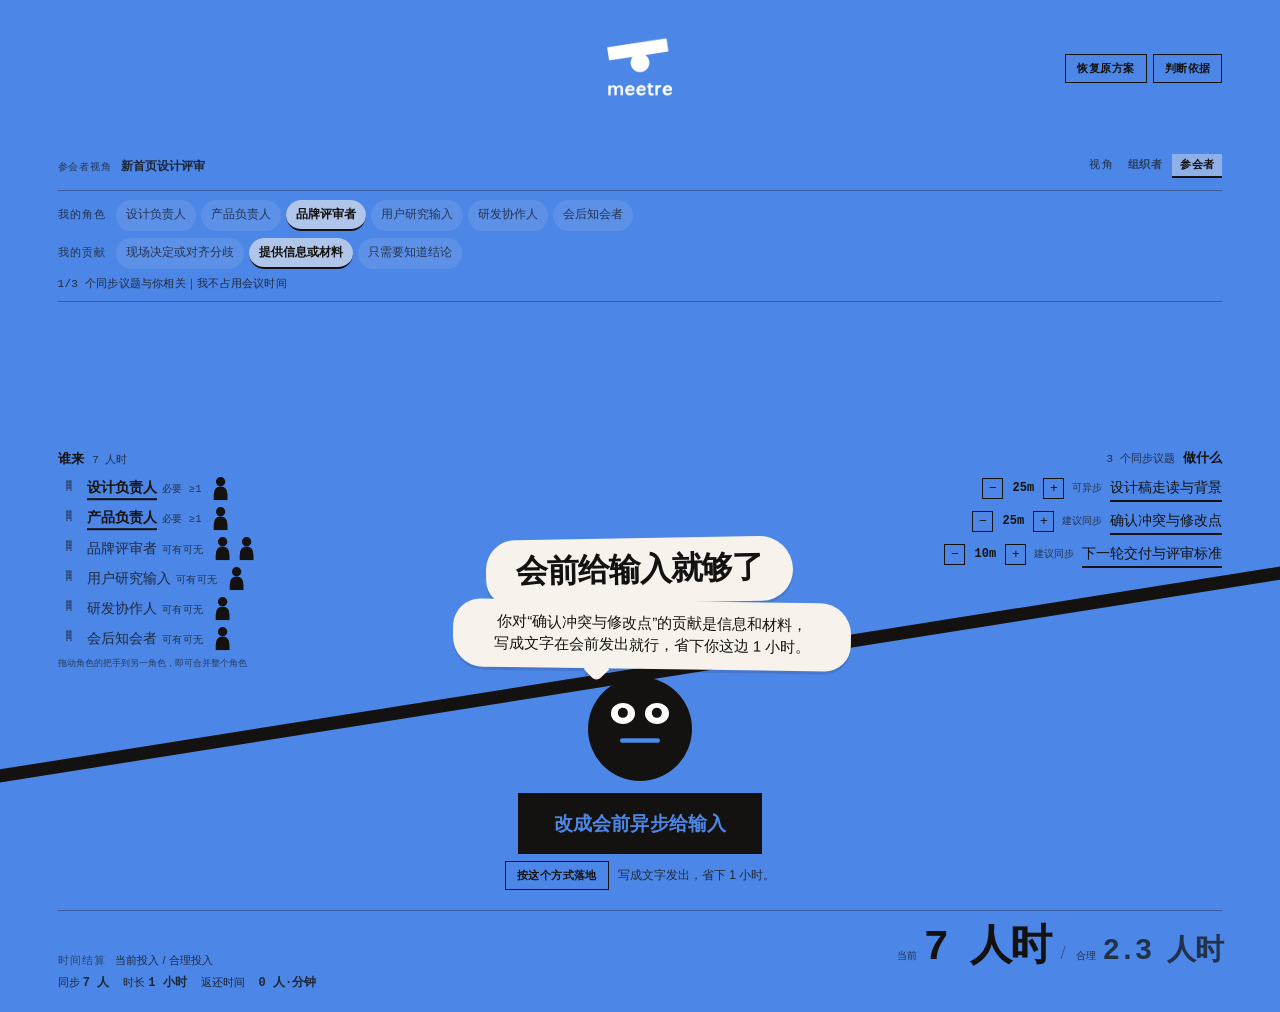
==== commit 8af15b98: "docs: prepare repository for public use" ====
--- a/demo/design-review-meeting.html
+++ b/demo/design-review-meeting.html
@@ -55,10 +55,10 @@
        视觉路径是「先告诉我你是谁 → 看结论 → 调整方案 → 读时间账单」。天平不再贴住页面底边，
        由自身高度和顶部留白落在首屏约 3/5～2/3 的位置；内容增多时仍允许整页自然滚动。 */
     .page { display: flex; flex-direction: column; min-height: 100dvh; padding: clamp(16px, 3.2vh, 32px) var(--pad-x) 0; }
-    .topbar { display: flex; flex-wrap: wrap; align-items: center; justify-content: space-between; gap: 10px 14px; flex: none; }
-    .brand { display: flex; align-items: center; gap: 9px; font: 700 12px var(--body); letter-spacing: .1em; text-transform: uppercase; }
-    .brand-mark { width: 34px; height: 8px; background: var(--ink); }
-    .topbar-actions { display: flex; flex-wrap: wrap; align-items: center; gap: 6px; }
+    .topbar { display: grid; grid-template-columns: 1fr auto 1fr; align-items: center; gap: 10px 14px; flex: none; }
+    .topbar-spacer { display: block; }
+    .logo { display: block; width: clamp(64px, 7vw, 80px); height: auto; justify-self: center; }
+    .topbar-actions { display: flex; flex-wrap: wrap; align-items: center; justify-self: end; gap: 6px; }
     .ghost { padding: 6px 11px; border: 1.5px solid var(--ink); background: transparent; font: 600 11px var(--body); letter-spacing: .04em; white-space: nowrap; }
     .ghost:hover, .ghost:focus-visible { background: var(--ink); color: var(--state); outline: none; }
 
@@ -263,7 +263,8 @@
 <body data-status="overweight" data-view="organizer">
   <main class="page">
     <header class="topbar">
-      <div class="brand"><span class="brand-mark" aria-hidden="true"></span><span>meetre</span></div>
+      <span class="topbar-spacer" aria-hidden="true"></span>
+      <img class="logo" src="[data-uri]" alt="meetre">
       <div class="topbar-actions">
         <button class="ghost" id="resetButton" type="button">恢复原方案</button>
         <button class="ghost" id="detailsButton" type="button" aria-expanded="false">判断依据</button>
